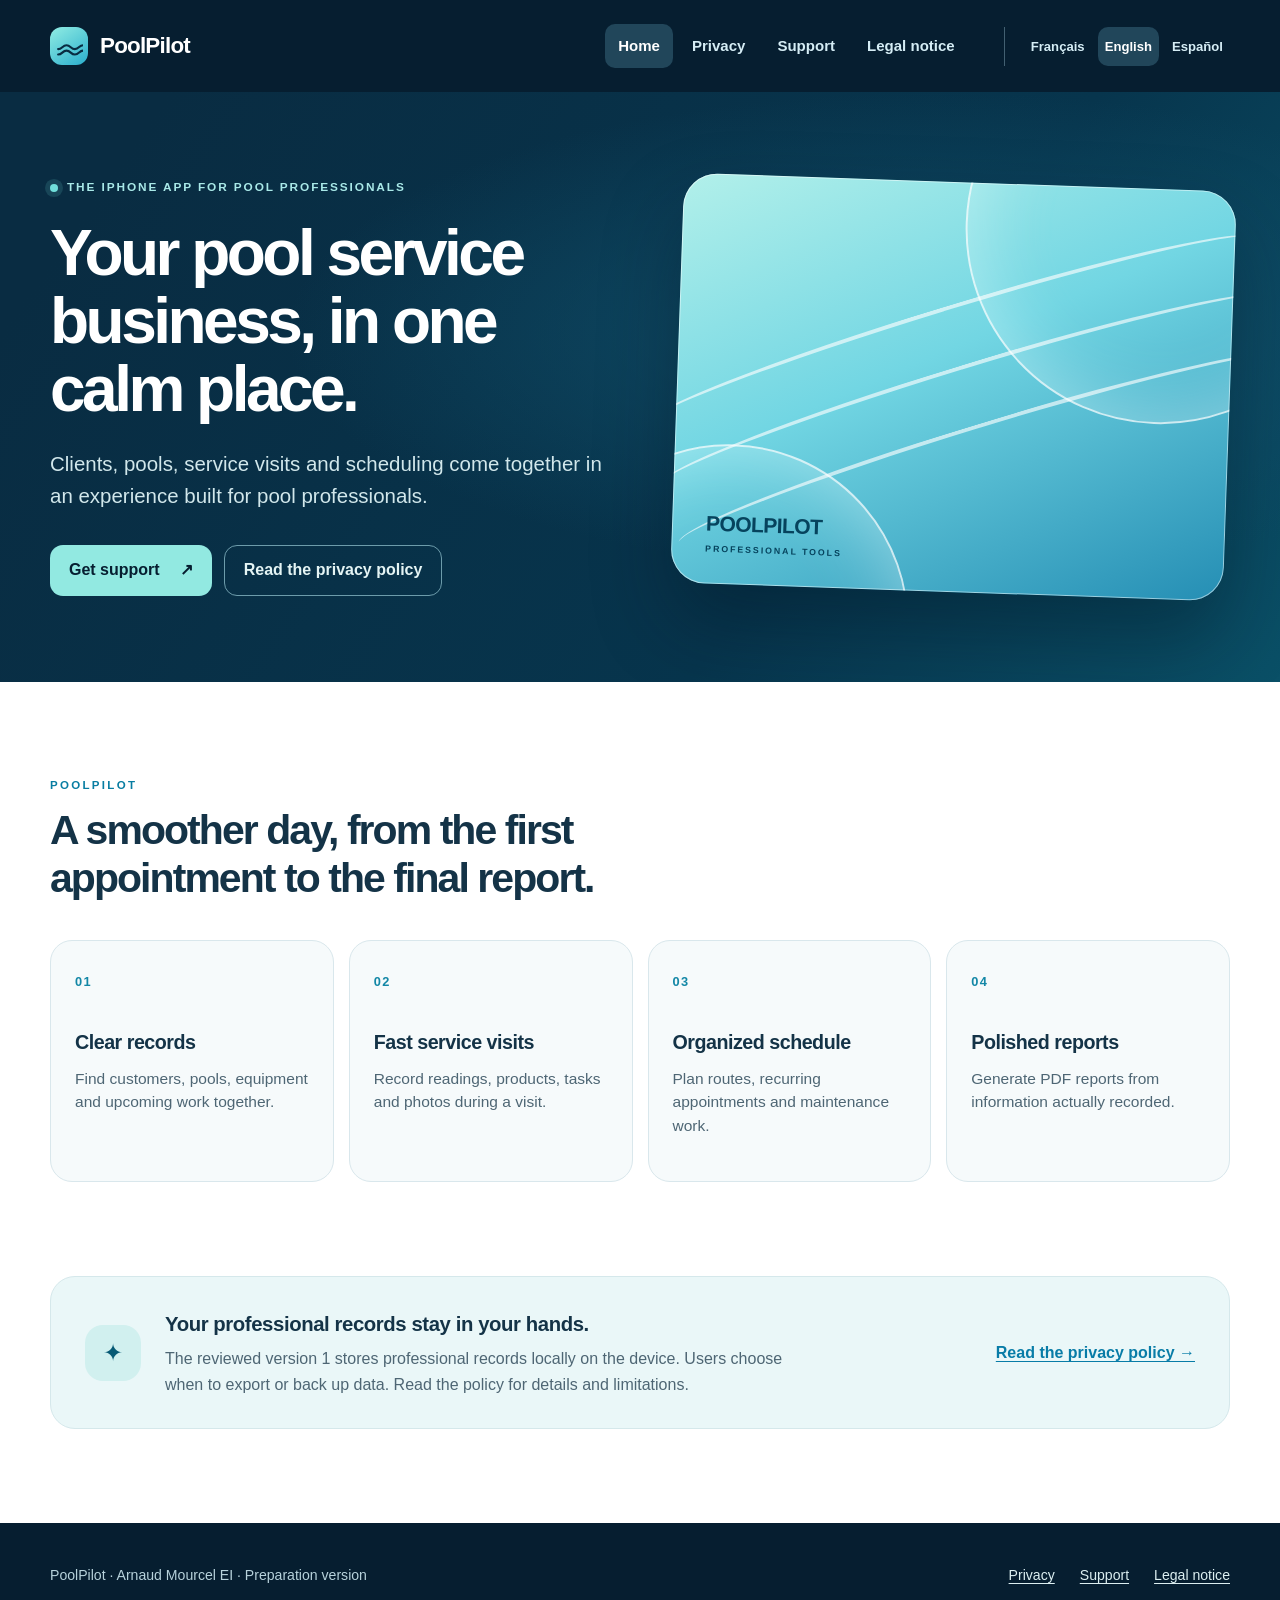
==== en/index.html @ d8b19c35 "Prepare PoolPilot public information site" ====
<!doctype html>
<html lang="en">
<head>
  <meta charset="utf-8">
  <meta name="viewport" content="width=device-width, initial-scale=1">
  <meta name="theme-color" content="#092c42">
  <meta name="description" content="Clients, pools, service visits and scheduling come together in an experience built for pool professionals.">
  <title>PoolPilot — The app for pool professionals</title>
  <link rel="icon" href="../assets/favicon.svg" type="image/svg+xml">
  <link rel="stylesheet" href="../assets/site.css">
  <link rel="alternate" hreflang="fr" href="../">
<link rel="alternate" hreflang="en" href="./">
<link rel="alternate" hreflang="es" href="../es/">
</head>
<body>
  <a class="skip-link" href="#content">Skip to content</a>
  <header class="site-header">
    <div class="shell header-inner">
      <a class="brand" href="./" aria-label="PoolPilot — Home">
        <span class="brand-mark" aria-hidden="true"><svg viewBox="0 0 36 36"><path d="M4 22c5.4 0 5.4-5 10.8-5s5.4 5 10.8 5 5.4-5 10.4-5M4 29c5.4 0 5.4-5 10.8-5s5.4 5 10.8 5 5.4-5 10.4-5"/></svg></span>
        <span>PoolPilot</span>
      </a>
      <nav class="primary-nav" aria-label="Home / Privacy / Support / Legal notice"><a href="./" aria-current="page">Home</a><a href="privacy/">Privacy</a><a href="support/">Support</a><a href="legal/">Legal notice</a></nav>
      <nav class="language-nav" aria-label="Site language"><a lang="fr" hreflang="fr" href="../">Français</a><a lang="en" hreflang="en" href="./" aria-current="true">English</a><a lang="es" hreflang="es" href="../es/">Español</a></nav>
    </div>
  </header>
  <main id="content"><section class="hero"><div class="shell hero-grid"><div class="hero-copy"><p class="eyebrow"><span class="eyebrow-dot"></span>The iPhone app for pool professionals</p><h1>Your pool service business, in one calm place.</h1><p class="lead">Clients, pools, service visits and scheduling come together in an experience built for pool professionals.</p><div class="actions"><a class="button button-primary" href="support/">Get support<span aria-hidden="true">↗</span></a><a class="button button-quiet" href="privacy/">Read the privacy policy</a></div></div><div class="hero-art" aria-hidden="true"><div class="art-disc art-disc-one"></div><div class="art-disc art-disc-two"></div><div class="art-lines"><span></span><span></span><span></span></div><div class="art-label">POOLPILOT <small>PROFESSIONAL TOOLS</small></div></div></div></section>
<section class="section"><div class="shell"><p class="section-kicker">POOLPILOT</p><h2 class="section-title">A smoother day, from the first appointment to the final report.</h2><div class="feature-grid"><article class="feature-card"><span class="feature-number">01</span><h3>Clear records</h3><p>Find customers, pools, equipment and upcoming work together.</p></article><article class="feature-card"><span class="feature-number">02</span><h3>Fast service visits</h3><p>Record readings, products, tasks and photos during a visit.</p></article><article class="feature-card"><span class="feature-number">03</span><h3>Organized schedule</h3><p>Plan routes, recurring appointments and maintenance work.</p></article><article class="feature-card"><span class="feature-number">04</span><h3>Polished reports</h3><p>Generate PDF reports from information actually recorded.</p></article></div></div></section>
<section class="section section-end"><div class="shell"><div class="callout"><span class="callout-icon" aria-hidden="true">✦</span><div><h2>Your professional records stay in your hands.</h2><p>The reviewed version 1 stores professional records locally on the device. Users choose when to export or back up data. Read the policy for details and limitations.</p></div><a class="text-link" href="privacy/">Read the privacy policy →</a></div></div></section></main>
  <footer class="site-footer"><div class="shell footer-inner"><span>PoolPilot · Arnaud Mourcel EI · Preparation version</span><a href="privacy/">Privacy</a><a href="support/">Support</a><a href="legal/">Legal notice</a></div></footer>
</body>
</html>
---- assets/site.css ----
:root {
  color-scheme: light;
  --ink: #143347;
  --muted: #4e6674;
  --navy: #092c42;
  --navy-deep: #061e30;
  --blue: #087ca7;
  --cyan: #71dfdb;
  --surface: #f6fafb;
  --line: #d9e7ec;
  --radius: 22px;
  font-family: -apple-system, BlinkMacSystemFont, "Segoe UI", sans-serif;
  -webkit-font-smoothing: antialiased;
  text-rendering: optimizeLegibility;
}

*, *::before, *::after { box-sizing: border-box; }
html { scroll-behavior: smooth; }
body { margin: 0; background: #fff; color: var(--ink); line-height: 1.6; }
button, input { font: inherit; }
a { color: var(--blue); text-underline-offset: .2em; }
a:hover { color: #055c80; }
:focus-visible { outline: 3px solid #ec9d31; outline-offset: 4px; border-radius: 4px; }
.shell { width: min(100% - 44px, 1180px); margin-inline: auto; }
.narrow { max-width: 820px; }
.skip-link { position: absolute; z-index: 50; left: 1rem; top: -100px; padding: .8rem 1rem; background: white; color: var(--navy); border-radius: 8px; }
.skip-link:focus { top: 1rem; }

.site-header { background: var(--navy-deep); color: #fff; }
.header-inner { min-height: 92px; display: flex; align-items: center; gap: 36px; }
.brand { color: #fff; text-decoration: none; display: inline-flex; align-items: center; gap: 12px; font-size: 1.4rem; font-weight: 760; letter-spacing: -.035em; flex-shrink: 0; }
.brand:hover { color: #fff; }
.brand-mark { display: grid; place-items: center; width: 38px; height: 38px; border-radius: 12px; background: linear-gradient(145deg, #91ede3, #2aaecd); }
.brand-mark svg { width: 28px; height: 28px; fill: none; stroke: var(--navy); stroke-width: 2.7; stroke-linecap: round; }
.primary-nav, .language-nav { display: flex; align-items: center; gap: 6px; }
.primary-nav { margin-left: auto; }
.site-header nav a { color: #d5edf5; text-decoration: none; padding: 10px 13px; border-radius: 10px; font-size: .94rem; font-weight: 600; white-space: nowrap; }
.site-header nav a:hover, .site-header nav a[aria-current] { background: #21465a; color: #fff; }
.language-nav { border-left: 1px solid #426071; padding-left: 19px; }
.language-nav a { font-size: .82rem !important; padding: 9px 7px !important; }

.hero { background: radial-gradient(ellipse at 73% 41%, #104f6a 0, transparent 49%), linear-gradient(125deg, #092c42 10%, #07354d 65%, #0a5067); color: #fff; overflow: hidden; }
.hero-grid { min-height: 590px; display: grid; grid-template-columns: minmax(0, 1.02fr) minmax(300px, .98fr); align-items: center; gap: 52px; padding-block: 80px; }
.eyebrow { color: #a9e9e8; text-transform: uppercase; letter-spacing: .16em; font-size: .74rem; font-weight: 780; display: flex; align-items: center; gap: 9px; margin: 0 0 23px; }
.eyebrow-dot { width: 8px; height: 8px; border-radius: 50%; background: var(--cyan); box-shadow: 0 0 0 5px #71dfdb24; }
h1, h2, h3, p { margin-top: 0; }
.hero h1 { font-size: clamp(2.75rem, 5vw, 5rem); line-height: 1.06; letter-spacing: -.055em; font-weight: 750; max-width: 690px; margin-bottom: 24px; }
.lead { max-width: 590px; color: #d1e7eb; font-size: clamp(1.08rem, 1.7vw, 1.28rem); line-height: 1.58; margin-bottom: 32px; }
.actions { display: flex; flex-wrap: wrap; gap: 12px; }
.button { min-height: 51px; border-radius: 13px; display: inline-flex; align-items: center; justify-content: center; gap: 20px; padding: 12px 19px; text-decoration: none; font-weight: 700; line-height: 1.2; }
.button-primary { color: var(--navy-deep); background: #92e9e1; }
.button-primary:hover { background: #c2f4ea; color: var(--navy-deep); }
.button-quiet { color: #e4f4f4; border: 1px solid #6d9cab; }
.button-quiet:hover { color: #fff; background: #ffffff1c; }
.hero-art { position: relative; height: 410px; border-radius: 34px; background: linear-gradient(155deg, #b2f0ea, #72d6e3 44%, #258eb4 100%); box-shadow: 0 38px 76px #0013215c, inset 0 0 0 1px #ffffff82; overflow: hidden; transform: rotate(2deg); }
.art-disc { position: absolute; border-radius: 50%; border: 2px solid #ffffffb8; box-shadow: inset 0 0 80px #e9ffff70; }
.art-disc-one { width: 390px; height: 390px; top: -155px; right: -120px; }
.art-disc-two { width: 360px; height: 360px; bottom: -220px; left: -120px; }
.art-lines { position: absolute; inset: 112px -60px auto -30px; transform: rotate(-19deg); }
.art-lines span { display: block; height: 52px; margin: 9px 0; border-top: 4px solid #ffffffa1; border-radius: 50%; }
.art-label { position: absolute; left: 34px; bottom: 28px; color: #06435d; font-weight: 790; font-size: 1.32rem; letter-spacing: -.03em; }
.art-label small { display: block; letter-spacing: .22em; font-size: .55rem; margin-top: 1px; }

.section { padding-block: 94px; }
.section-tight { padding-top: 16px; }
.section-end { padding-top: 0; }
.section-kicker { text-transform: uppercase; letter-spacing: .2em; color: #087da2; font-size: .72rem; font-weight: 800; margin-bottom: 13px; }
.section-title { max-width: 750px; font-size: clamp(2rem, 3.2vw, 3rem); line-height: 1.16; letter-spacing: -.047em; margin-bottom: 38px; }
.feature-grid { display: grid; grid-template-columns: repeat(4, 1fr); gap: 15px; }
.feature-card { min-height: 242px; padding: 27px 24px; border: 1px solid var(--line); border-radius: var(--radius); background: var(--surface); }
.feature-number { color: #1387a6; font-size: .8rem; font-weight: 800; letter-spacing: .1em; }
.feature-card h3 { font-size: 1.23rem; letter-spacing: -.025em; line-height: 1.2; margin: 37px 0 12px; }
.feature-card p { color: var(--muted); font-size: .97rem; line-height: 1.52; margin: 0; }
.callout { display: flex; align-items: center; gap: 24px; padding: 31px 34px; border-radius: 25px; background: #eaf7f8; border: 1px solid #d5e8eb; }
.callout-icon { flex: 0 0 56px; width: 56px; height: 56px; display: grid; place-items: center; border-radius: 18px; background: #d1f0ef; color: #075a75; font-size: 1.5rem; }
.callout h2 { font-size: 1.27rem; margin-bottom: 5px; letter-spacing: -.02em; }
.callout p { margin: 0; color: var(--muted); max-width: 650px; }
.text-link { margin-left: auto; white-space: nowrap; font-weight: 750; }

.page-top { padding: 75px 0 35px; background: linear-gradient(180deg, #eef8fa, #fff); }
.page-title { font-size: clamp(2.4rem, 5vw, 4.2rem); line-height: 1.08; letter-spacing: -.055em; margin-bottom: 16px; }
.page-lead { font-size: 1.18rem; color: var(--muted); max-width: 670px; }
.draft-note { padding: 21px 24px; border-left: 5px solid #b3610b; background: #fff5e8; color: #583400; border-radius: 0 15px 15px 0; }
.draft-note strong { font-size: 1.02rem; }
.draft-note p { margin: 5px 0 0; color: #674710; }
.policy-content { padding-top: 27px; padding-bottom: 105px; }
.policy-content h1 { font-size: clamp(2.2rem, 5vw, 3.55rem); line-height: 1.1; letter-spacing: -.052em; margin: 0 0 22px; }
.policy-content h2 { font-size: 1.58rem; line-height: 1.24; letter-spacing: -.029em; margin: 47px 0 14px; }
.policy-content p, .policy-content li { color: #294454; font-size: 1.04rem; line-height: 1.76; }
.policy-content p { margin-bottom: 18px; }
.policy-content ul { padding-left: 24px; }
.policy-content li { margin-bottom: 11px; padding-left: 4px; }
.policy-content code { font-size: .92em; background: #e9f1f3; padding: 2px 4px; border-radius: 4px; }
.support-grid { display: grid; grid-template-columns: repeat(2, 1fr); gap: 17px; }
.support-card { padding: 28px; border: 1px solid var(--line); border-radius: 20px; background: var(--surface); }
.support-card h2 { font-size: 1.22rem; line-height: 1.25; letter-spacing: -.025em; margin-bottom: 12px; }
.support-card p { color: var(--muted); margin: 0; }
.contact-panel { display: flex; gap: 20px; align-items: flex-start; margin-top: 29px; padding: 27px; border: 1px solid #b8d9e1; background: #eaf7f8; border-radius: 20px; }
.contact-symbol { flex: 0 0 42px; height: 42px; display: grid; place-items: center; border-radius: 50%; background: #0b7796; color: white; font-weight: 750; }
.contact-panel h2 { font-size: 1.17rem; margin-bottom: 3px; }
.contact-panel p { margin: 0; color: var(--muted); }
.contact-panel .contact-links { display: flex; flex-wrap: wrap; gap: 8px 18px; margin-top: 12px; }
.contact-links a { font-weight: 700; overflow-wrap: anywhere; }
.contact-panel .contact-retention { margin-top: 14px; font-size: .91rem; }
.support-note { margin: 23px 0 82px; color: var(--muted); }
.site-footer { background: var(--navy-deep); color: #b7d2db; }
.footer-inner { min-height: 104px; display: flex; align-items: center; gap: 25px; font-size: .88rem; }
.footer-inner span { margin-right: auto; }
.footer-inner a { color: #dceff1; }

@media (max-width: 980px) {
  .header-inner { gap: 18px; flex-wrap: wrap; padding-block: 18px; }
  .primary-nav { margin-left: auto; }
  .language-nav { flex-basis: 100%; border-left: 0; padding-left: 0; border-top: 1px solid #426071; padding-top: 10px; }
  .hero-grid { gap: 25px; }
  .feature-grid { grid-template-columns: repeat(2, 1fr); }
  .callout { flex-wrap: wrap; }
  .text-link { margin-left: 80px; }
}

@media (max-width: 680px) {
  .shell { width: min(100% - 32px, 1180px); }
  .header-inner { gap: 10px; }
  .brand { width: 100%; }
  .primary-nav { width: 100%; margin-left: 0; overflow-x: auto; }
  .site-header nav a { padding: 9px 11px; }
  .language-nav { overflow-x: auto; }
  .hero-grid { min-height: auto; grid-template-columns: 1fr; padding-block: 62px 42px; }
  .hero-art { height: 260px; transform: none; }
  .hero h1 { max-width: 540px; }
  .section { padding-block: 67px; }
  .section-end { padding-top: 0; }
  .feature-grid, .support-grid { grid-template-columns: 1fr; }
  .feature-card { min-height: 0; }
  .feature-card h3 { margin-top: 23px; }
  .callout { padding: 25px; gap: 15px; }
  .text-link { margin-left: 0; width: 100%; white-space: normal; }
  .page-top { padding-top: 55px; }
  .policy-content { padding-bottom: 70px; }
  .footer-inner { flex-wrap: wrap; padding-block: 29px; gap: 14px 20px; }
  .footer-inner span { width: 100%; }
}

@media (prefers-reduced-motion: reduce) { html { scroll-behavior: auto; } }
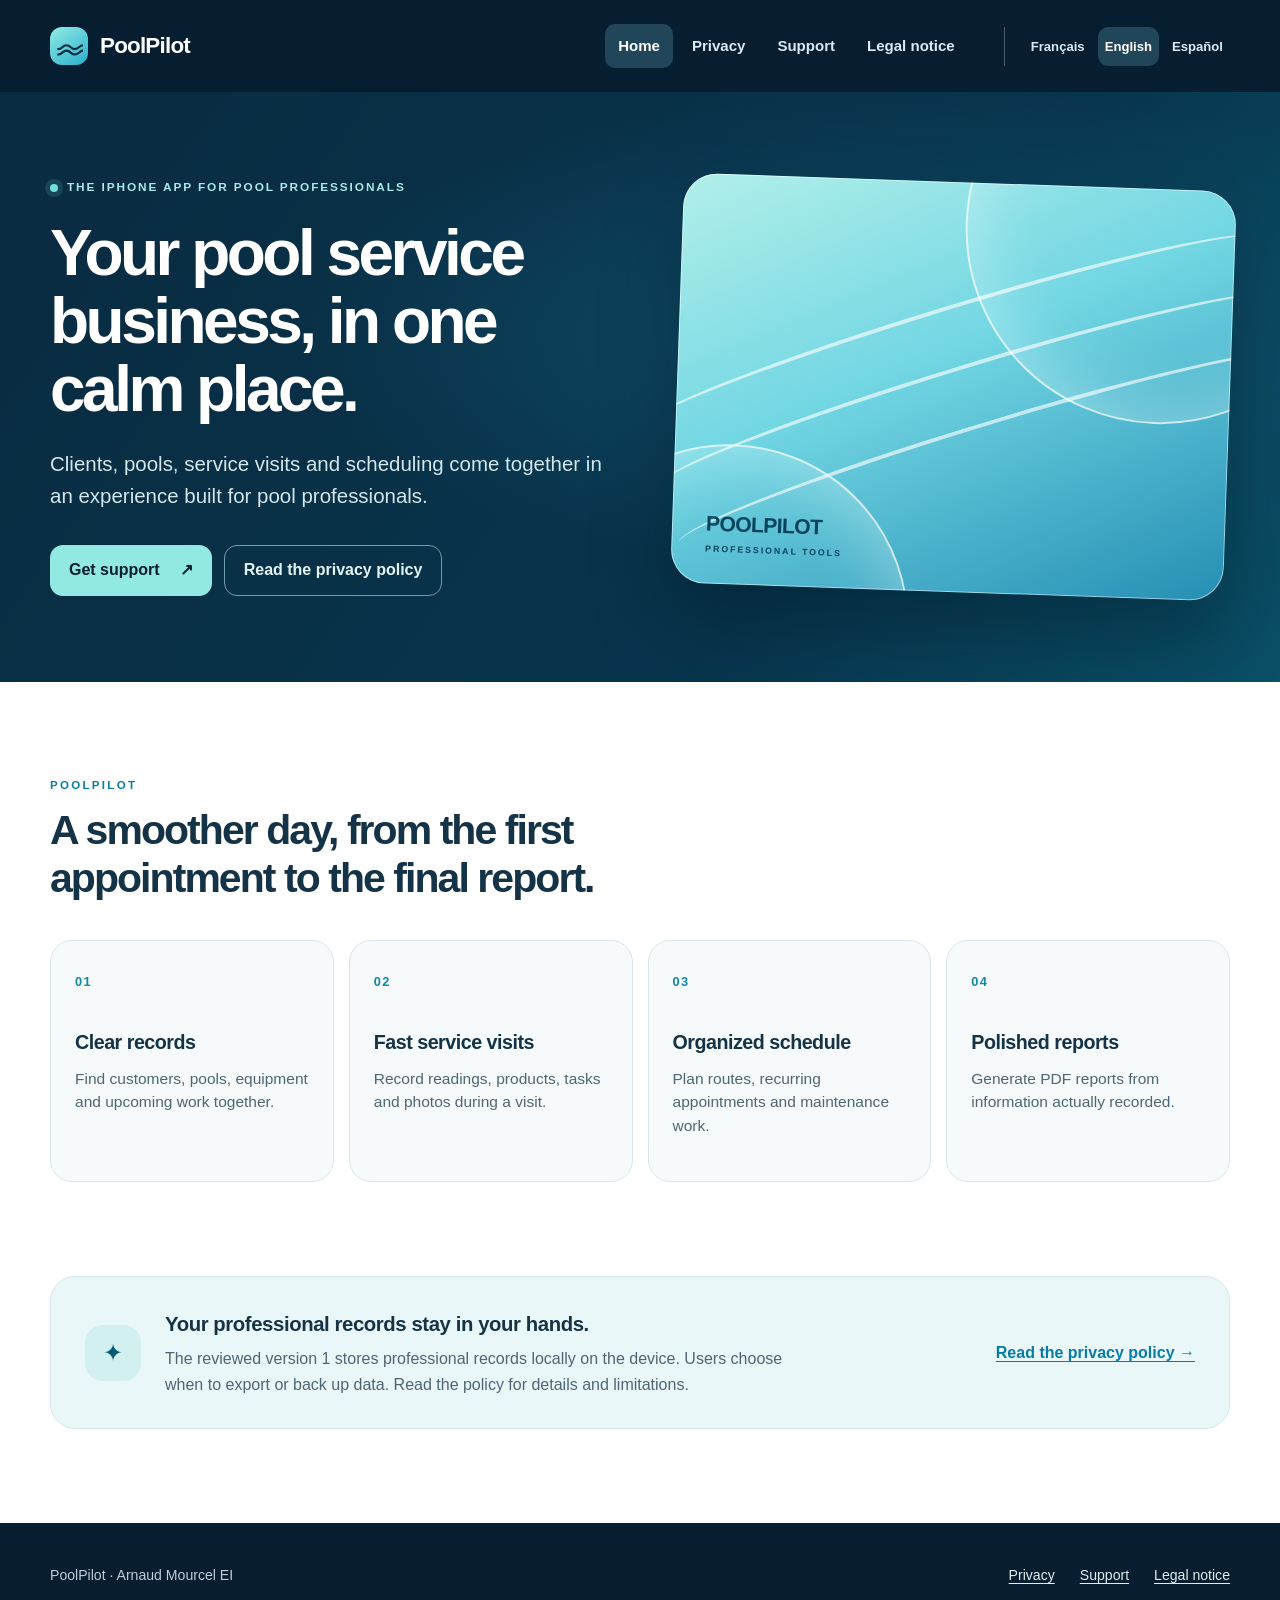
==== commit 096105d5: "Update PoolPilot public information pages" ====
--- a/en/index.html
+++ b/en/index.html
@@ -27,6 +27,6 @@
   <main id="content"><section class="hero"><div class="shell hero-grid"><div class="hero-copy"><p class="eyebrow"><span class="eyebrow-dot"></span>The iPhone app for pool professionals</p><h1>Your pool service business, in one calm place.</h1><p class="lead">Clients, pools, service visits and scheduling come together in an experience built for pool professionals.</p><div class="actions"><a class="button button-primary" href="support/">Get support<span aria-hidden="true">↗</span></a><a class="button button-quiet" href="privacy/">Read the privacy policy</a></div></div><div class="hero-art" aria-hidden="true"><div class="art-disc art-disc-one"></div><div class="art-disc art-disc-two"></div><div class="art-lines"><span></span><span></span><span></span></div><div class="art-label">POOLPILOT <small>PROFESSIONAL TOOLS</small></div></div></div></section>
 <section class="section"><div class="shell"><p class="section-kicker">POOLPILOT</p><h2 class="section-title">A smoother day, from the first appointment to the final report.</h2><div class="feature-grid"><article class="feature-card"><span class="feature-number">01</span><h3>Clear records</h3><p>Find customers, pools, equipment and upcoming work together.</p></article><article class="feature-card"><span class="feature-number">02</span><h3>Fast service visits</h3><p>Record readings, products, tasks and photos during a visit.</p></article><article class="feature-card"><span class="feature-number">03</span><h3>Organized schedule</h3><p>Plan routes, recurring appointments and maintenance work.</p></article><article class="feature-card"><span class="feature-number">04</span><h3>Polished reports</h3><p>Generate PDF reports from information actually recorded.</p></article></div></div></section>
 <section class="section section-end"><div class="shell"><div class="callout"><span class="callout-icon" aria-hidden="true">✦</span><div><h2>Your professional records stay in your hands.</h2><p>The reviewed version 1 stores professional records locally on the device. Users choose when to export or back up data. Read the policy for details and limitations.</p></div><a class="text-link" href="privacy/">Read the privacy policy →</a></div></div></section></main>
-  <footer class="site-footer"><div class="shell footer-inner"><span>PoolPilot · Arnaud Mourcel EI · Preparation version</span><a href="privacy/">Privacy</a><a href="support/">Support</a><a href="legal/">Legal notice</a></div></footer>
+  <footer class="site-footer"><div class="shell footer-inner"><span>PoolPilot · Arnaud Mourcel EI</span><a href="privacy/">Privacy</a><a href="support/">Support</a><a href="legal/">Legal notice</a></div></footer>
 </body>
 </html>
